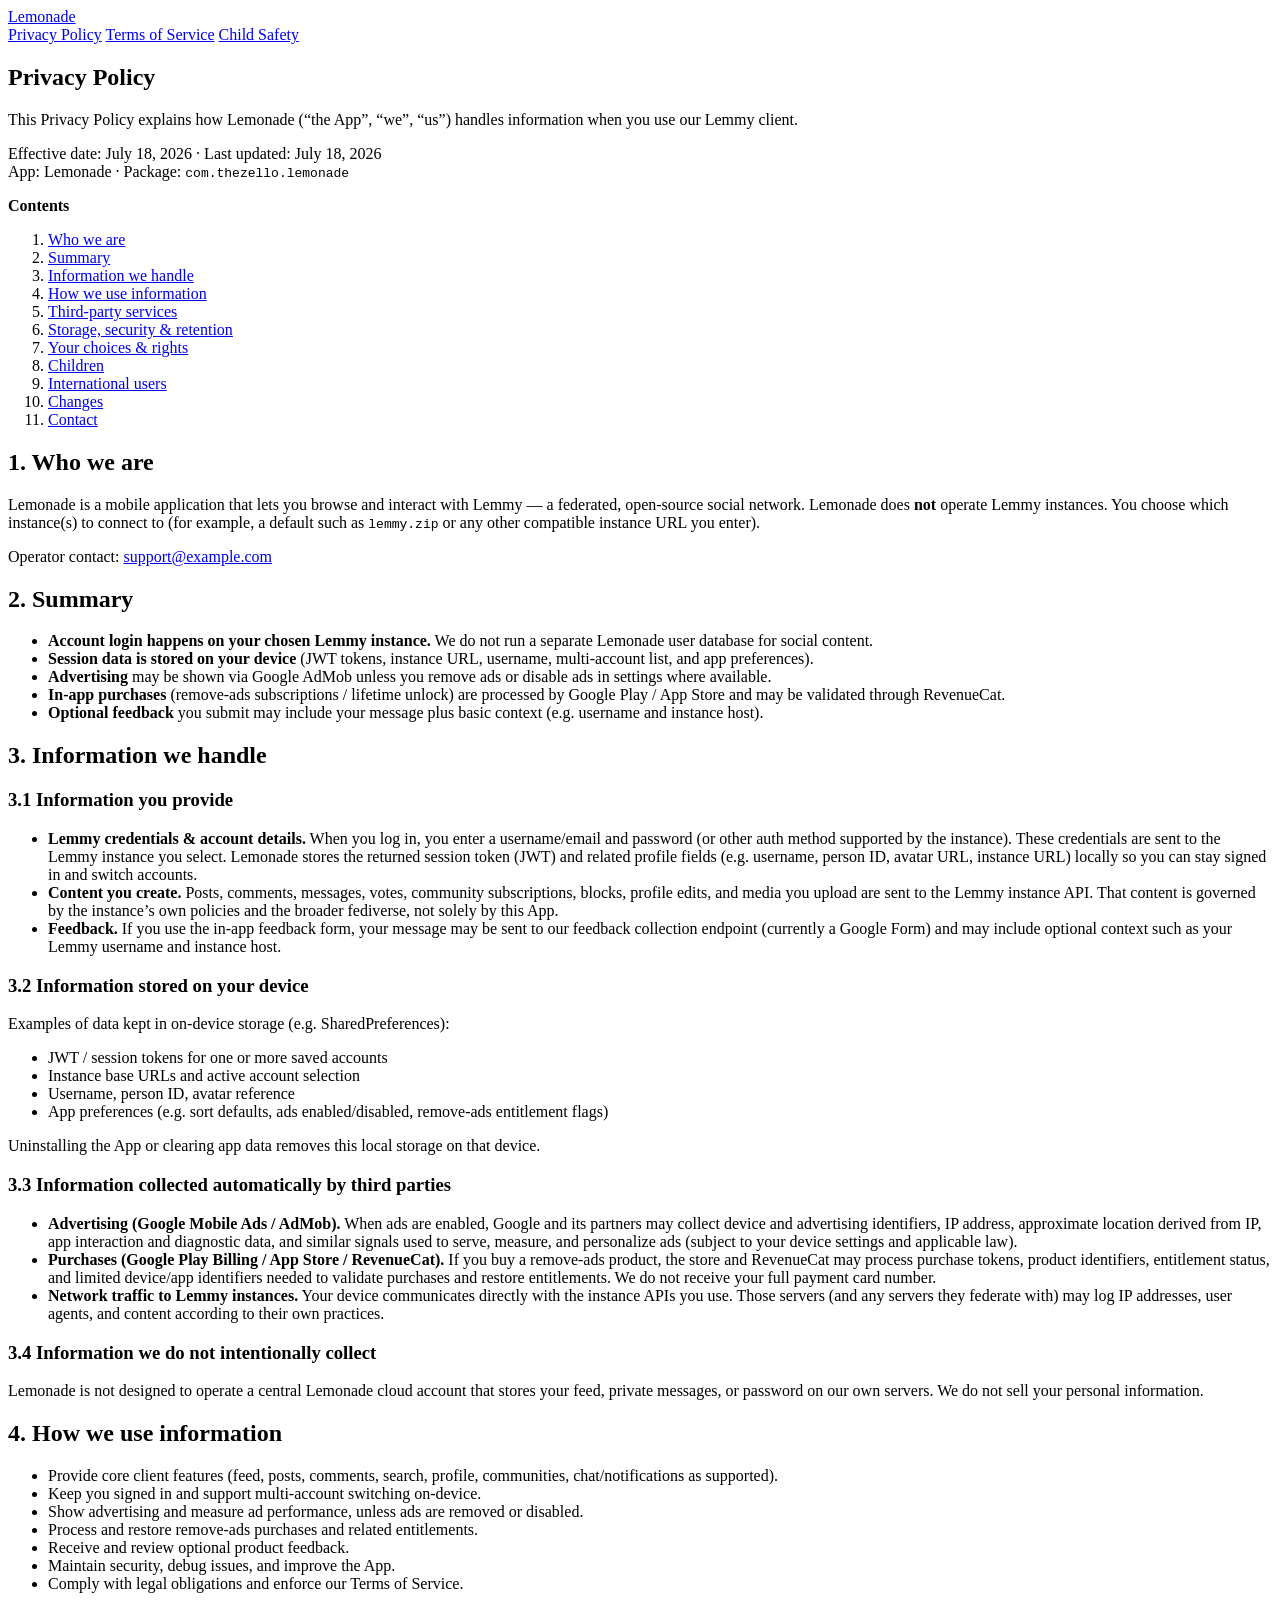
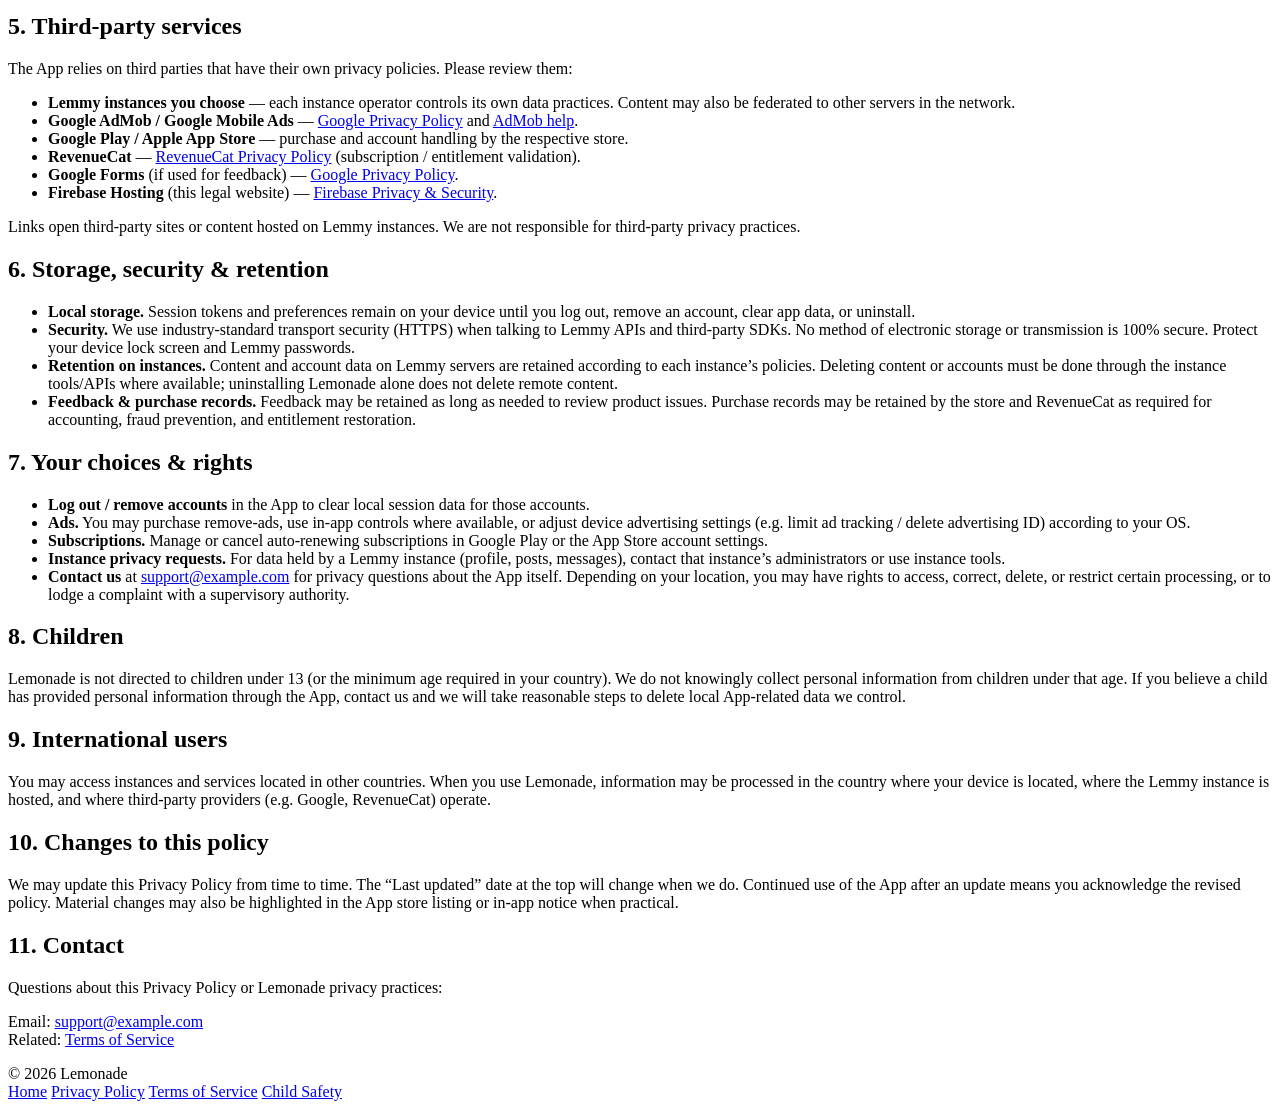
==== hosting/privacy.html @ 26971b5b "feat: initial release of Lemonade" ====
<!DOCTYPE html>
<html lang="en">
  <head>
    <meta charset="utf-8" />
    <meta name="viewport" content="width=device-width, initial-scale=1" />
    <title>Privacy Policy — Lemonade</title>
    <meta
      name="description"
      content="Privacy Policy for Lemonade (com.thezello.lemonade), a Lemmy client app."
    />
    <link rel="preconnect" href="https://fonts.googleapis.com" />
    <link rel="preconnect" href="https://fonts.gstatic.com" crossorigin />
    <link
      href="https://fonts.googleapis.com/css2?family=Noto+Sans:wght@400;500;600;700&display=swap"
      rel="stylesheet"
    />
    <link rel="stylesheet" href="/styles.css" />
  </head>
  <body>
    <header class="site-header">
      <div class="site-header-inner">
        <a class="brand" href="/">Lemonade</a>
        <nav class="nav" aria-label="Legal">
          <a href="/privacy" aria-current="page">Privacy Policy</a>
          <a href="/terms">Terms of Service</a>
          <a href="/child-safety">Child Safety</a>
        </nav>
      </div>
    </header>

    <main>
      <div class="wrap">
        <section class="card">
          <div class="card-header">
            <h1>Privacy Policy</h1>
            <p class="lead">
              This Privacy Policy explains how Lemonade (“the App”, “we”, “us”)
              handles information when you use our Lemmy client.
            </p>
            <p class="meta">
              Effective date: July 18, 2026 · Last updated: July 18, 2026<br />
              App: Lemonade · Package: <code>com.thezello.lemonade</code>
            </p>
          </div>
          <div class="card-body">
            <article class="prose">
          <div class="toc">
            <strong>Contents</strong>
            <ol>
              <li><a href="#who">Who we are</a></li>
              <li><a href="#summary">Summary</a></li>
              <li><a href="#collect">Information we handle</a></li>
              <li><a href="#use">How we use information</a></li>
              <li><a href="#third">Third-party services</a></li>
              <li><a href="#storage">Storage, security &amp; retention</a></li>
              <li><a href="#rights">Your choices &amp; rights</a></li>
              <li><a href="#children">Children</a></li>
              <li><a href="#international">International users</a></li>
              <li><a href="#changes">Changes</a></li>
              <li><a href="#contact">Contact</a></li>
            </ol>
          </div>

          <h2 id="who">1. Who we are</h2>
          <p>
            Lemonade is a mobile application that lets you browse and interact
            with Lemmy — a federated, open-source social network. Lemonade does
            <strong>not</strong> operate Lemmy instances. You choose which
            instance(s) to connect to (for example, a default such as
            <code>lemmy.zip</code> or any other compatible instance URL you
            enter).
          </p>
          <p>
            Operator contact:
            <a href="mailto:support@example.com">support@example.com</a>
          </p>

          <h2 id="summary">2. Summary</h2>
          <ul>
            <li>
              <strong>Account login happens on your chosen Lemmy instance.</strong>
              We do not run a separate Lemonade user database for social content.
            </li>
            <li>
              <strong>Session data is stored on your device</strong> (JWT tokens,
              instance URL, username, multi-account list, and app preferences).
            </li>
            <li>
              <strong>Advertising</strong> may be shown via Google AdMob unless
              you remove ads or disable ads in settings where available.
            </li>
            <li>
              <strong>In-app purchases</strong> (remove-ads subscriptions /
              lifetime unlock) are processed by Google Play / App Store and may
              be validated through RevenueCat.
            </li>
            <li>
              <strong>Optional feedback</strong> you submit may include your
              message plus basic context (e.g. username and instance host).
            </li>
          </ul>

          <h2 id="collect">3. Information we handle</h2>

          <h3>3.1 Information you provide</h3>
          <ul>
            <li>
              <strong>Lemmy credentials &amp; account details.</strong> When you
              log in, you enter a username/email and password (or other auth
              method supported by the instance). These credentials are sent to
              the Lemmy instance you select. Lemonade stores the returned session
              token (JWT) and related profile fields (e.g. username, person ID,
              avatar URL, instance URL) locally so you can stay signed in and
              switch accounts.
            </li>
            <li>
              <strong>Content you create.</strong> Posts, comments, messages,
              votes, community subscriptions, blocks, profile edits, and media
              you upload are sent to the Lemmy instance API. That content is
              governed by the instance’s own policies and the broader fediverse,
              not solely by this App.
            </li>
            <li>
              <strong>Feedback.</strong> If you use the in-app feedback form,
              your message may be sent to our feedback collection endpoint
              (currently a Google Form) and may include optional context such as
              your Lemmy username and instance host.
            </li>
          </ul>

          <h3>3.2 Information stored on your device</h3>
          <p>Examples of data kept in on-device storage (e.g. SharedPreferences):</p>
          <ul>
            <li>JWT / session tokens for one or more saved accounts</li>
            <li>Instance base URLs and active account selection</li>
            <li>Username, person ID, avatar reference</li>
            <li>
              App preferences (e.g. sort defaults, ads enabled/disabled,
              remove-ads entitlement flags)
            </li>
          </ul>
          <p>
            Uninstalling the App or clearing app data removes this local storage
            on that device.
          </p>

          <h3>3.3 Information collected automatically by third parties</h3>
          <ul>
            <li>
              <strong>Advertising (Google Mobile Ads / AdMob).</strong> When ads
              are enabled, Google and its partners may collect device and
              advertising identifiers, IP address, approximate location derived
              from IP, app interaction and diagnostic data, and similar signals
              used to serve, measure, and personalize ads (subject to your
              device settings and applicable law).
            </li>
            <li>
              <strong>Purchases (Google Play Billing / App Store / RevenueCat).</strong>
              If you buy a remove-ads product, the store and RevenueCat may
              process purchase tokens, product identifiers, entitlement status,
              and limited device/app identifiers needed to validate purchases
              and restore entitlements. We do not receive your full payment card
              number.
            </li>
            <li>
              <strong>Network traffic to Lemmy instances.</strong> Your device
              communicates directly with the instance APIs you use. Those
              servers (and any servers they federate with) may log IP addresses,
              user agents, and content according to their own practices.
            </li>
          </ul>

          <h3>3.4 Information we do not intentionally collect</h3>
          <p>
            Lemonade is not designed to operate a central Lemonade cloud account
            that stores your feed, private messages, or password on our own
            servers. We do not sell your personal information.
          </p>

          <h2 id="use">4. How we use information</h2>
          <ul>
            <li>Provide core client features (feed, posts, comments, search, profile, communities, chat/notifications as supported).</li>
            <li>Keep you signed in and support multi-account switching on-device.</li>
            <li>Show advertising and measure ad performance, unless ads are removed or disabled.</li>
            <li>Process and restore remove-ads purchases and related entitlements.</li>
            <li>Receive and review optional product feedback.</li>
            <li>Maintain security, debug issues, and improve the App.</li>
            <li>Comply with legal obligations and enforce our Terms of Service.</li>
          </ul>

          <h2 id="third">5. Third-party services</h2>
          <p>
            The App relies on third parties that have their own privacy
            policies. Please review them:
          </p>
          <ul>
            <li>
              <strong>Lemmy instances you choose</strong> — each instance
              operator controls its own data practices. Content may also be
              federated to other servers in the network.
            </li>
            <li>
              <strong>Google AdMob / Google Mobile Ads</strong> —
              <a
                href="https://policies.google.com/privacy"
                rel="noopener noreferrer"
                target="_blank"
                >Google Privacy Policy</a
              >
              and
              <a
                href="https://support.google.com/admob/answer/6128543"
                rel="noopener noreferrer"
                target="_blank"
                >AdMob help</a
              >.
            </li>
            <li>
              <strong>Google Play / Apple App Store</strong> — purchase and
              account handling by the respective store.
            </li>
            <li>
              <strong>RevenueCat</strong> —
              <a
                href="https://www.revenuecat.com/privacy"
                rel="noopener noreferrer"
                target="_blank"
                >RevenueCat Privacy Policy</a
              >
              (subscription / entitlement validation).
            </li>
            <li>
              <strong>Google Forms</strong> (if used for feedback) —
              <a
                href="https://policies.google.com/privacy"
                rel="noopener noreferrer"
                target="_blank"
                >Google Privacy Policy</a
              >.
            </li>
            <li>
              <strong>Firebase Hosting</strong> (this legal website) —
              <a
                href="https://firebase.google.com/support/privacy"
                rel="noopener noreferrer"
                target="_blank"
                >Firebase Privacy &amp; Security</a
              >.
            </li>
          </ul>
          <p>
            Links open third-party sites or content hosted on Lemmy instances.
            We are not responsible for third-party privacy practices.
          </p>

          <h2 id="storage">6. Storage, security &amp; retention</h2>
          <ul>
            <li>
              <strong>Local storage.</strong> Session tokens and preferences
              remain on your device until you log out, remove an account, clear
              app data, or uninstall.
            </li>
            <li>
              <strong>Security.</strong> We use industry-standard transport
              security (HTTPS) when talking to Lemmy APIs and third-party SDKs.
              No method of electronic storage or transmission is 100% secure.
              Protect your device lock screen and Lemmy passwords.
            </li>
            <li>
              <strong>Retention on instances.</strong> Content and account data
              on Lemmy servers are retained according to each instance’s
              policies. Deleting content or accounts must be done through the
              instance tools/APIs where available; uninstalling Lemonade alone
              does not delete remote content.
            </li>
            <li>
              <strong>Feedback &amp; purchase records.</strong> Feedback may be
              retained as long as needed to review product issues. Purchase
              records may be retained by the store and RevenueCat as required
              for accounting, fraud prevention, and entitlement restoration.
            </li>
          </ul>

          <h2 id="rights">7. Your choices &amp; rights</h2>
          <ul>
            <li>
              <strong>Log out / remove accounts</strong> in the App to clear
              local session data for those accounts.
            </li>
            <li>
              <strong>Ads.</strong> You may purchase remove-ads, use in-app
              controls where available, or adjust device advertising settings
              (e.g. limit ad tracking / delete advertising ID) according to your
              OS.
            </li>
            <li>
              <strong>Subscriptions.</strong> Manage or cancel auto-renewing
              subscriptions in Google Play or the App Store account settings.
            </li>
            <li>
              <strong>Instance privacy requests.</strong> For data held by a
              Lemmy instance (profile, posts, messages), contact that instance’s
              administrators or use instance tools.
            </li>
            <li>
              <strong>Contact us</strong> at
              <a href="mailto:support@example.com"
                >support@example.com</a
              >
              for privacy questions about the App itself. Depending on your
              location, you may have rights to access, correct, delete, or
              restrict certain processing, or to lodge a complaint with a
              supervisory authority.
            </li>
          </ul>

          <h2 id="children">8. Children</h2>
          <p>
            Lemonade is not directed to children under 13 (or the minimum age
            required in your country). We do not knowingly collect personal
            information from children under that age. If you believe a child has
            provided personal information through the App, contact us and we will
            take reasonable steps to delete local App-related data we control.
          </p>

          <h2 id="international">9. International users</h2>
          <p>
            You may access instances and services located in other countries.
            When you use Lemonade, information may be processed in the country
            where your device is located, where the Lemmy instance is hosted, and
            where third-party providers (e.g. Google, RevenueCat) operate.
          </p>

          <h2 id="changes">10. Changes to this policy</h2>
          <p>
            We may update this Privacy Policy from time to time. The “Last
            updated” date at the top will change when we do. Continued use of
            the App after an update means you acknowledge the revised policy.
            Material changes may also be highlighted in the App store listing or
            in-app notice when practical.
          </p>

          <h2 id="contact">11. Contact</h2>
          <p>
            Questions about this Privacy Policy or Lemonade privacy practices:
          </p>
          <p>
            Email:
            <a href="mailto:support@example.com"
              >support@example.com</a
            ><br />
            Related:
            <a href="/terms">Terms of Service</a>
          </p>
            </article>
          </div>
        </section>
      </div>
    </main>

    <footer class="site-footer">
      <div class="site-footer-inner">
        <span>© <span id="y"></span> Lemonade</span>
        <div class="footer-links">
          <a href="/">Home</a>
          <a href="/privacy">Privacy Policy</a>
          <a href="/terms">Terms of Service</a>
          <a href="/child-safety">Child Safety</a>
        </div>
      </div>
    </footer>
    <script>
      document.getElementById("y").textContent = new Date().getFullYear();
    </script>
  </body>
</html>
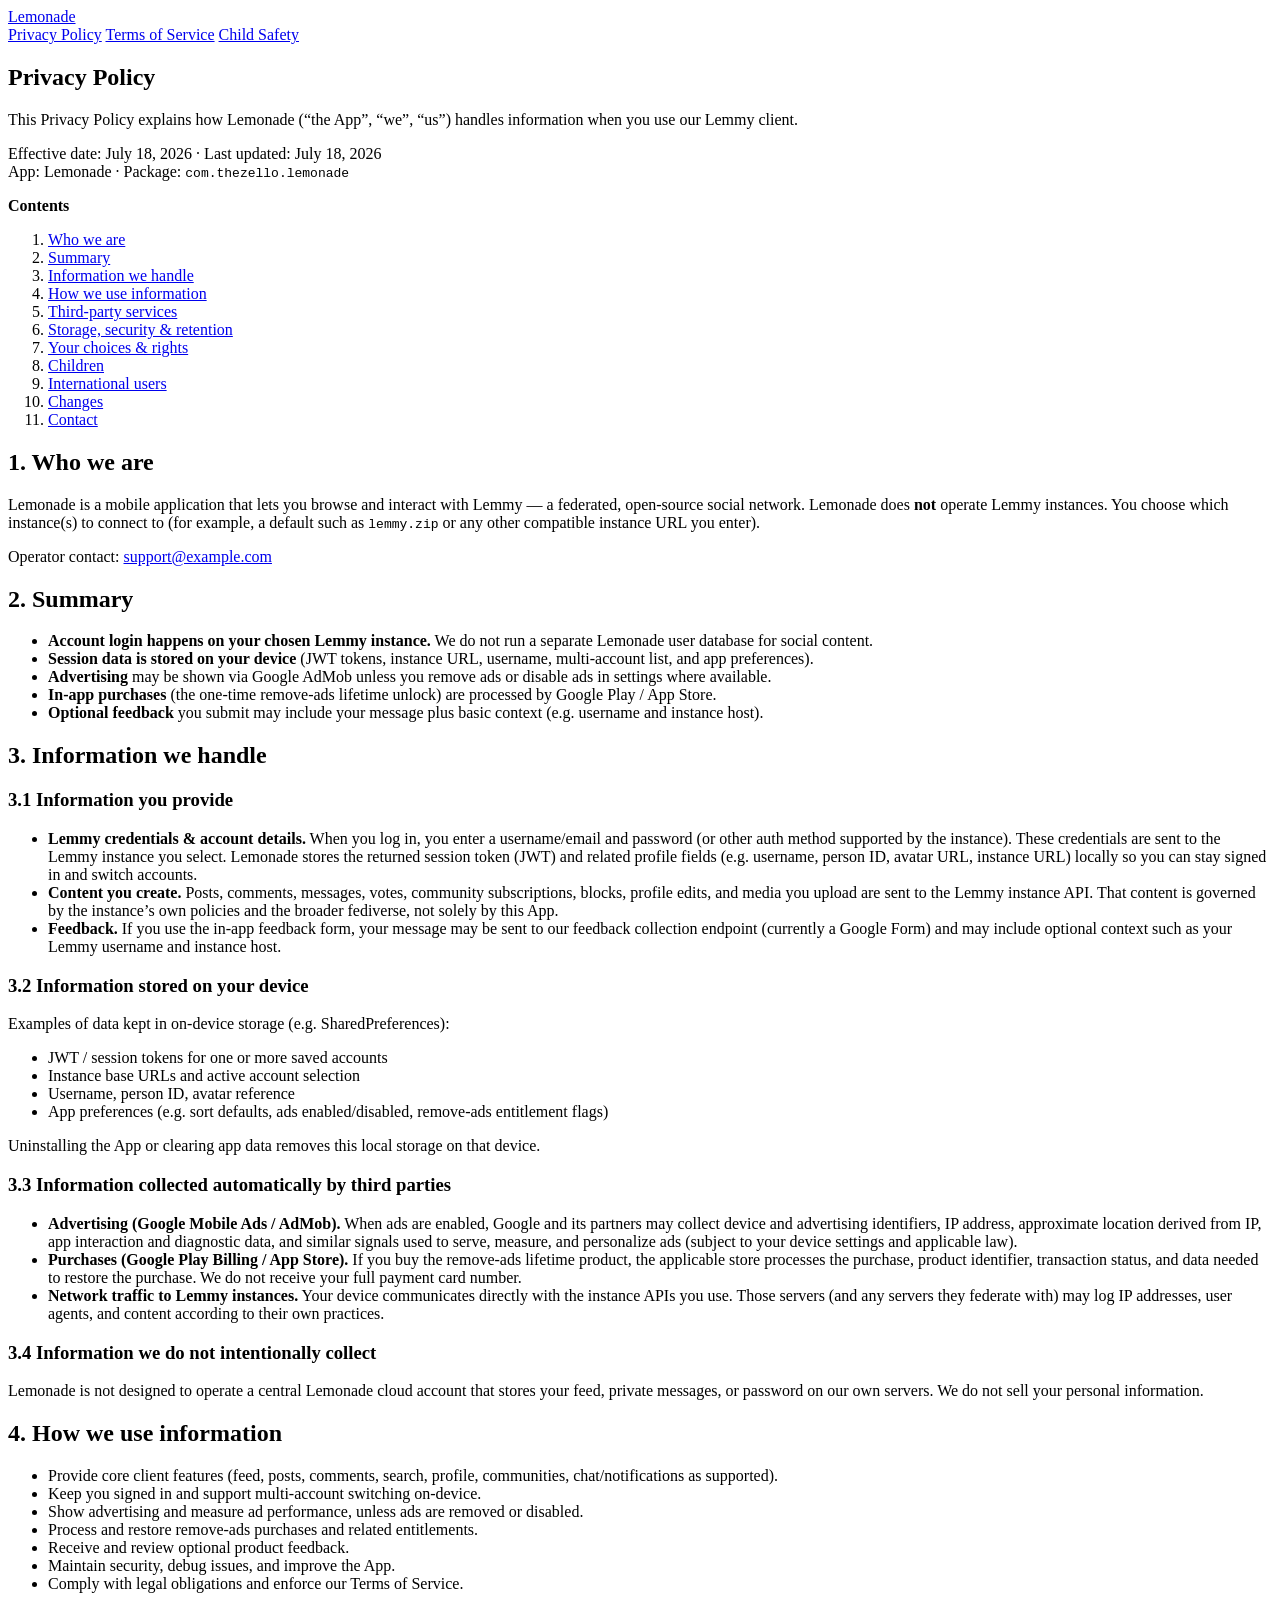
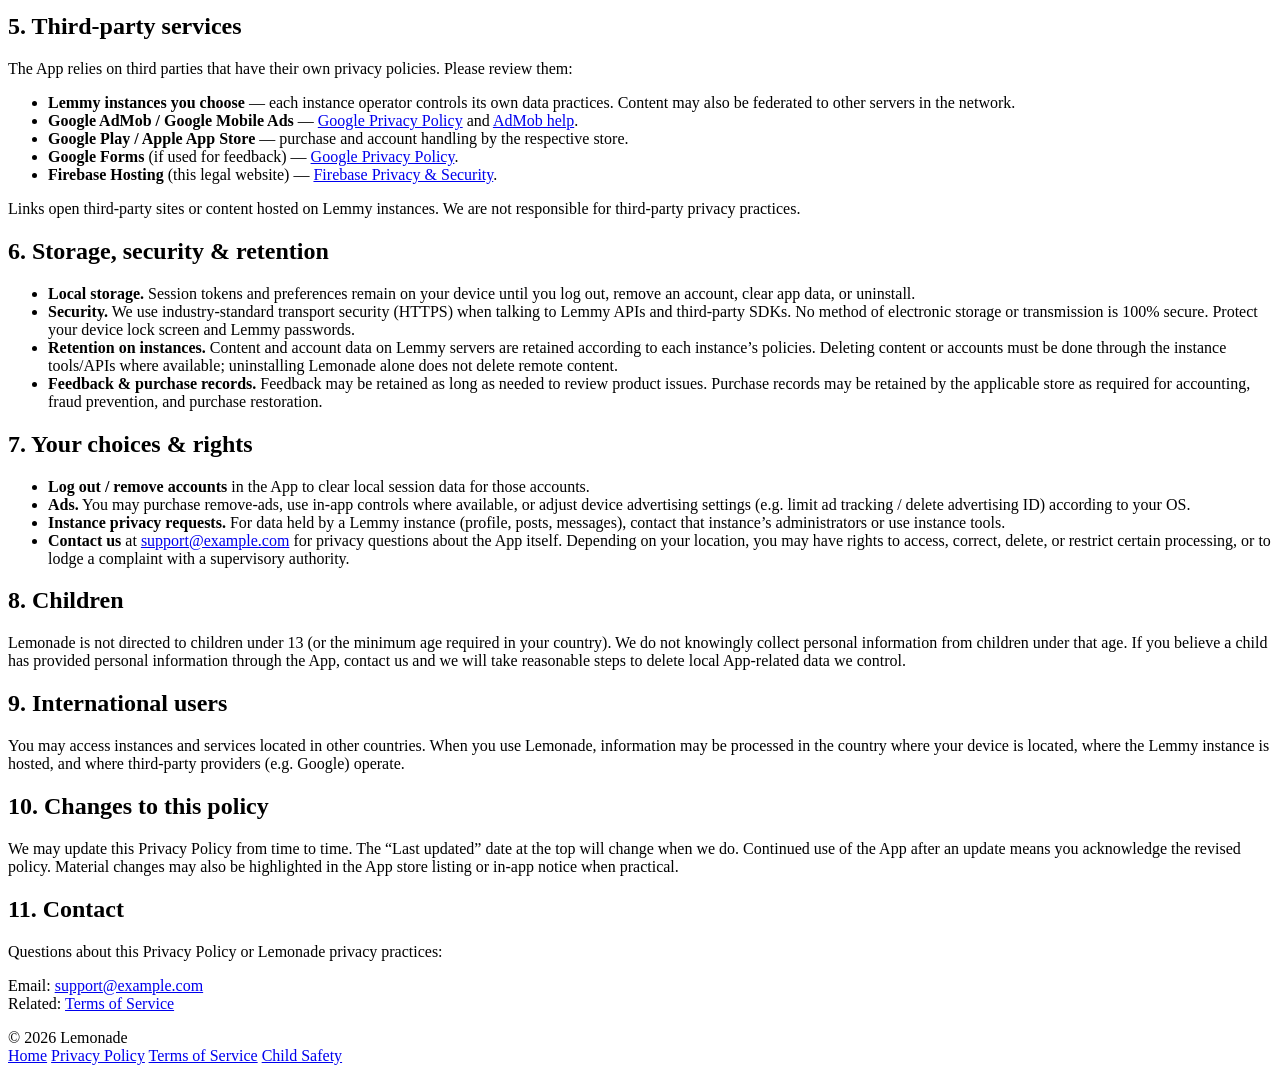
==== commit ce4bcdc1: "Replace RevenueCat subscriptions with lifetime IAP" ====
--- a/hosting/privacy.html
+++ b/hosting/privacy.html
@@ -90,9 +90,8 @@
               you remove ads or disable ads in settings where available.
             </li>
             <li>
-              <strong>In-app purchases</strong> (remove-ads subscriptions /
-              lifetime unlock) are processed by Google Play / App Store and may
-              be validated through RevenueCat.
+              <strong>In-app purchases</strong> (the one-time remove-ads lifetime
+              unlock) are processed by Google Play / App Store.
             </li>
             <li>
               <strong>Optional feedback</strong> you submit may include your
@@ -155,12 +154,11 @@
               device settings and applicable law).
             </li>
             <li>
-              <strong>Purchases (Google Play Billing / App Store / RevenueCat).</strong>
-              If you buy a remove-ads product, the store and RevenueCat may
-              process purchase tokens, product identifiers, entitlement status,
-              and limited device/app identifiers needed to validate purchases
-              and restore entitlements. We do not receive your full payment card
-              number.
+              <strong>Purchases (Google Play Billing / App Store).</strong>
+              If you buy the remove-ads lifetime product, the applicable store
+              processes the purchase, product identifier, transaction status,
+              and data needed to restore the purchase. We do not receive your
+              full payment card number.
             </li>
             <li>
               <strong>Network traffic to Lemmy instances.</strong> Your device
@@ -220,16 +218,6 @@
               account handling by the respective store.
             </li>
             <li>
-              <strong>RevenueCat</strong> —
-              <a
-                href="https://www.revenuecat.com/privacy"
-                rel="noopener noreferrer"
-                target="_blank"
-                >RevenueCat Privacy Policy</a
-              >
-              (subscription / entitlement validation).
-            </li>
-            <li>
               <strong>Google Forms</strong> (if used for feedback) —
               <a
                 href="https://policies.google.com/privacy"
@@ -276,8 +264,8 @@
             <li>
               <strong>Feedback &amp; purchase records.</strong> Feedback may be
               retained as long as needed to review product issues. Purchase
-              records may be retained by the store and RevenueCat as required
-              for accounting, fraud prevention, and entitlement restoration.
+              records may be retained by the applicable store as required for
+              accounting, fraud prevention, and purchase restoration.
             </li>
           </ul>
 
@@ -292,10 +280,6 @@
               controls where available, or adjust device advertising settings
               (e.g. limit ad tracking / delete advertising ID) according to your
               OS.
-            </li>
-            <li>
-              <strong>Subscriptions.</strong> Manage or cancel auto-renewing
-              subscriptions in Google Play or the App Store account settings.
             </li>
             <li>
               <strong>Instance privacy requests.</strong> For data held by a
@@ -328,7 +312,7 @@
             You may access instances and services located in other countries.
             When you use Lemonade, information may be processed in the country
             where your device is located, where the Lemmy instance is hosted, and
-            where third-party providers (e.g. Google, RevenueCat) operate.
+            where third-party providers (e.g. Google) operate.
           </p>
 
           <h2 id="changes">10. Changes to this policy</h2>
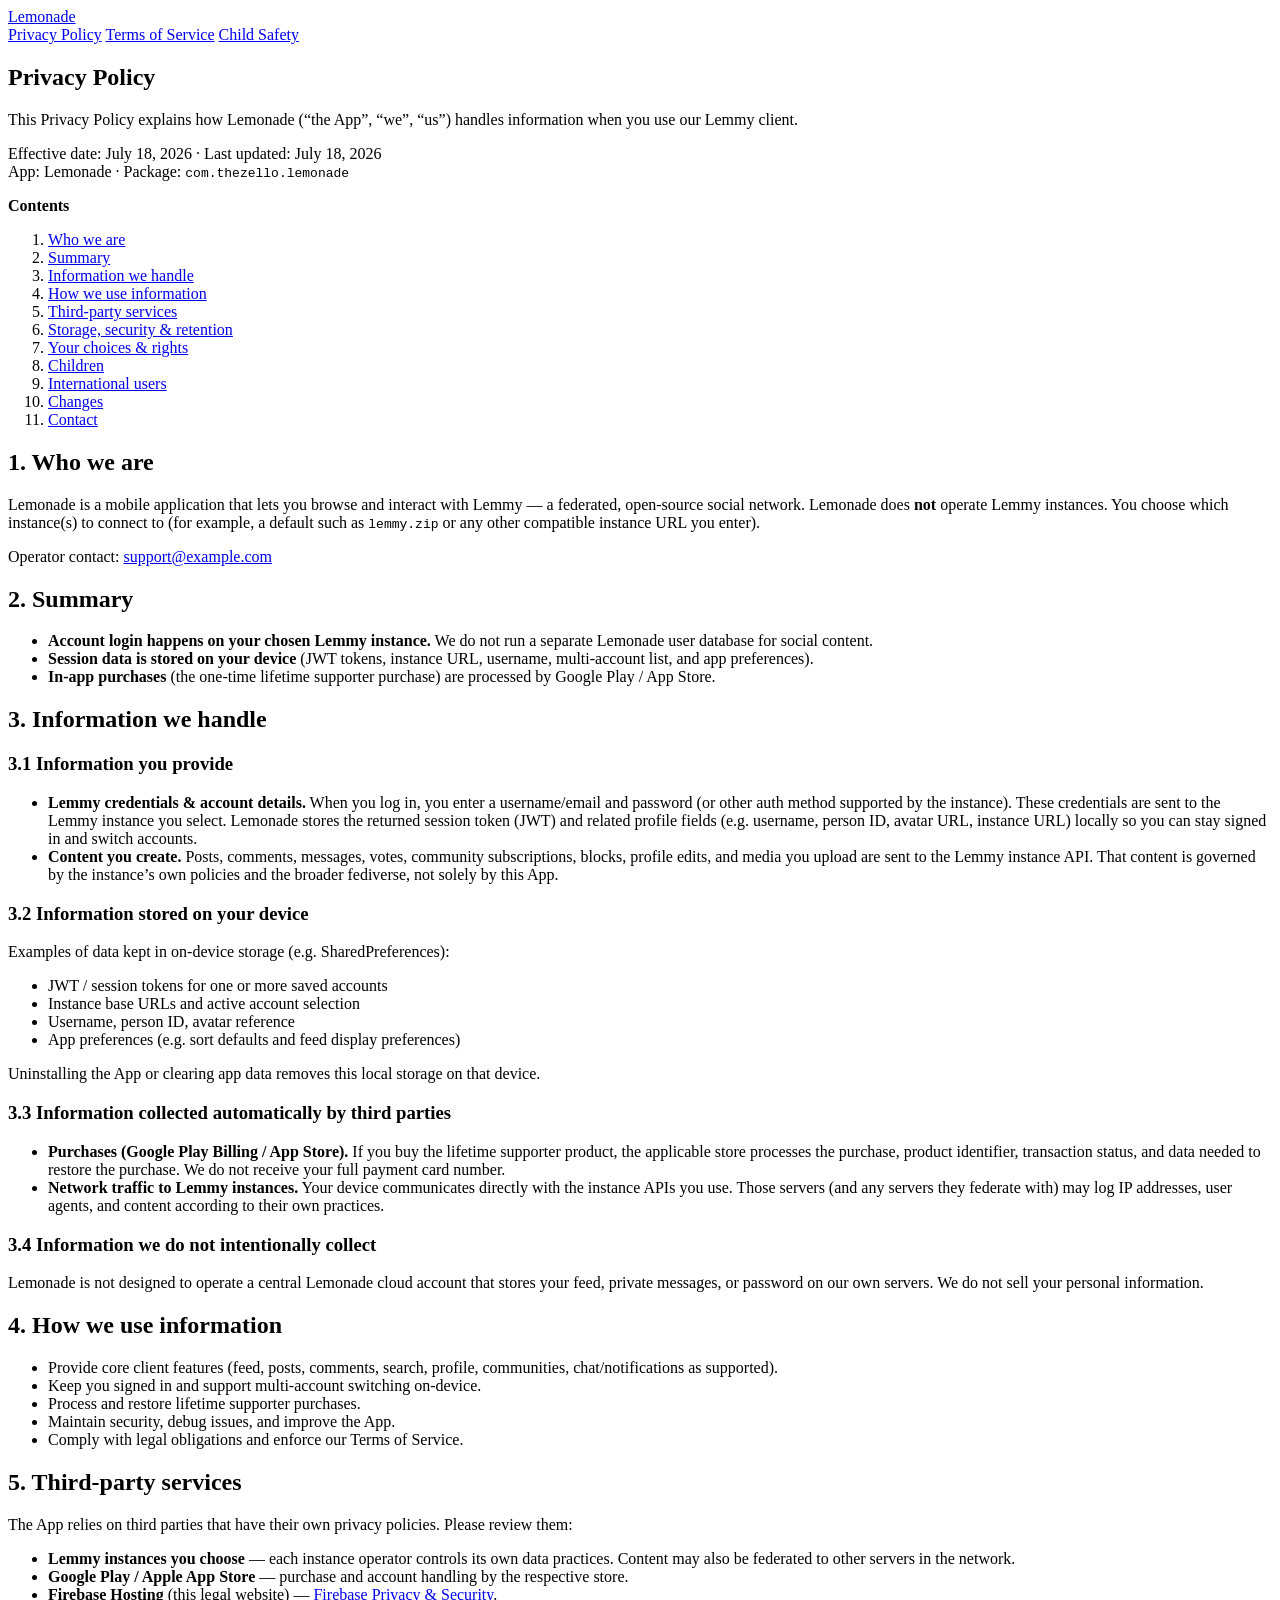
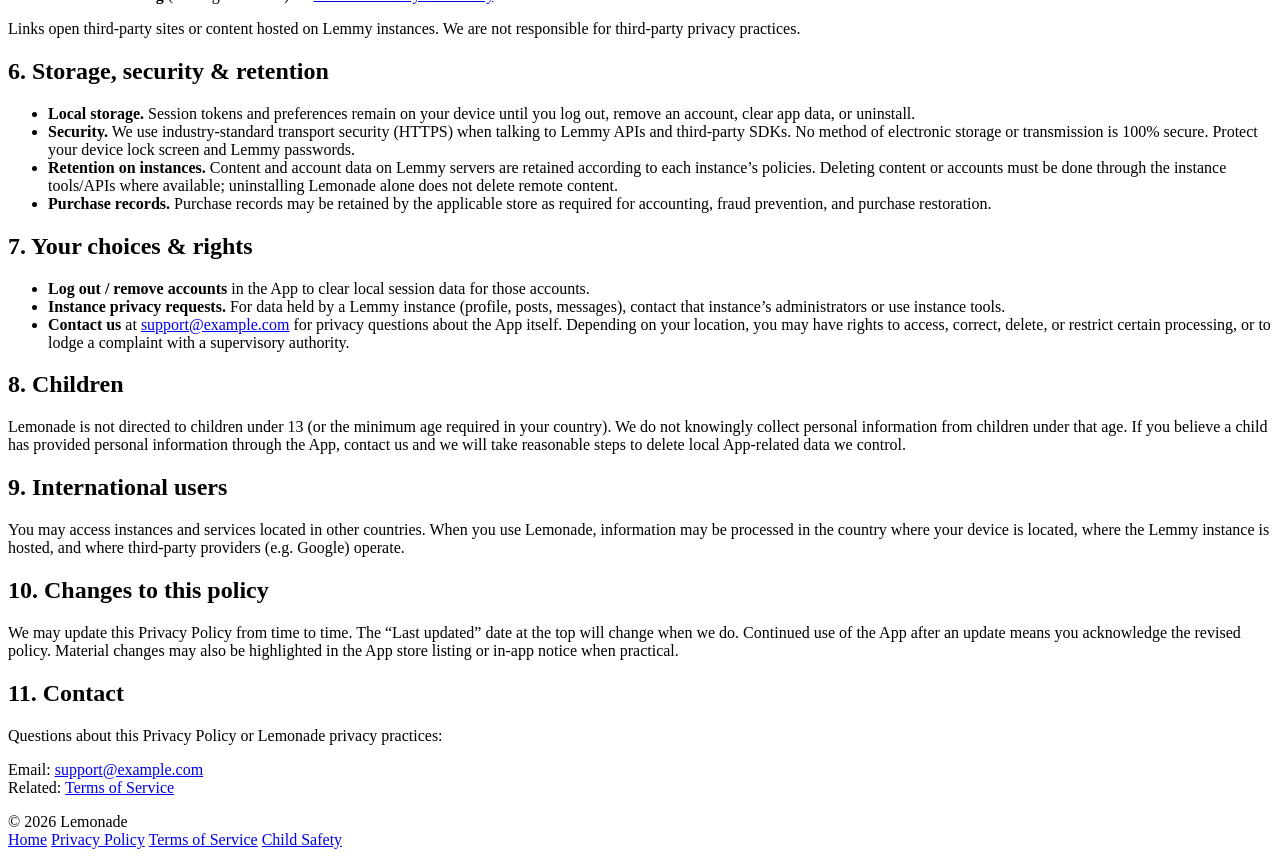
==== commit 1a5b3847: "feat: remove ads and feedback, add lifetime supporter badge" ====
--- a/hosting/privacy.html
+++ b/hosting/privacy.html
@@ -86,18 +86,10 @@
               instance URL, username, multi-account list, and app preferences).
             </li>
             <li>
-              <strong>Advertising</strong> may be shown via Google AdMob unless
-              you remove ads or disable ads in settings where available.
-            </li>
-            <li>
-              <strong>In-app purchases</strong> (the one-time remove-ads lifetime
-              unlock) are processed by Google Play / App Store.
-            </li>
-            <li>
-              <strong>Optional feedback</strong> you submit may include your
-              message plus basic context (e.g. username and instance host).
-            </li>
-          </ul>
+              <strong>In-app purchases</strong> (the one-time lifetime supporter
+              purchase) are processed by Google Play / App Store.
+            </li>
+</ul>
 
           <h2 id="collect">3. Information we handle</h2>
 
@@ -119,13 +111,7 @@
               governed by the instance’s own policies and the broader fediverse,
               not solely by this App.
             </li>
-            <li>
-              <strong>Feedback.</strong> If you use the in-app feedback form,
-              your message may be sent to our feedback collection endpoint
-              (currently a Google Form) and may include optional context such as
-              your Lemmy username and instance host.
-            </li>
-          </ul>
+</ul>
 
           <h3>3.2 Information stored on your device</h3>
           <p>Examples of data kept in on-device storage (e.g. SharedPreferences):</p>
@@ -134,8 +120,7 @@
             <li>Instance base URLs and active account selection</li>
             <li>Username, person ID, avatar reference</li>
             <li>
-              App preferences (e.g. sort defaults, ads enabled/disabled,
-              remove-ads entitlement flags)
+              App preferences (e.g. sort defaults and feed display preferences)
             </li>
           </ul>
           <p>
@@ -145,17 +130,9 @@
 
           <h3>3.3 Information collected automatically by third parties</h3>
           <ul>
-            <li>
-              <strong>Advertising (Google Mobile Ads / AdMob).</strong> When ads
-              are enabled, Google and its partners may collect device and
-              advertising identifiers, IP address, approximate location derived
-              from IP, app interaction and diagnostic data, and similar signals
-              used to serve, measure, and personalize ads (subject to your
-              device settings and applicable law).
-            </li>
-            <li>
+<li>
               <strong>Purchases (Google Play Billing / App Store).</strong>
-              If you buy the remove-ads lifetime product, the applicable store
+              If you buy the lifetime supporter product, the applicable store
               processes the purchase, product identifier, transaction status,
               and data needed to restore the purchase. We do not receive your
               full payment card number.
@@ -179,10 +156,8 @@
           <ul>
             <li>Provide core client features (feed, posts, comments, search, profile, communities, chat/notifications as supported).</li>
             <li>Keep you signed in and support multi-account switching on-device.</li>
-            <li>Show advertising and measure ad performance, unless ads are removed or disabled.</li>
-            <li>Process and restore remove-ads purchases and related entitlements.</li>
-            <li>Receive and review optional product feedback.</li>
-            <li>Maintain security, debug issues, and improve the App.</li>
+<li>Process and restore lifetime supporter purchases.</li>
+<li>Maintain security, debug issues, and improve the App.</li>
             <li>Comply with legal obligations and enforce our Terms of Service.</li>
           </ul>
 
@@ -197,36 +172,11 @@
               operator controls its own data practices. Content may also be
               federated to other servers in the network.
             </li>
-            <li>
-              <strong>Google AdMob / Google Mobile Ads</strong> —
-              <a
-                href="https://policies.google.com/privacy"
-                rel="noopener noreferrer"
-                target="_blank"
-                >Google Privacy Policy</a
-              >
-              and
-              <a
-                href="https://support.google.com/admob/answer/6128543"
-                rel="noopener noreferrer"
-                target="_blank"
-                >AdMob help</a
-              >.
-            </li>
-            <li>
+<li>
               <strong>Google Play / Apple App Store</strong> — purchase and
               account handling by the respective store.
             </li>
-            <li>
-              <strong>Google Forms</strong> (if used for feedback) —
-              <a
-                href="https://policies.google.com/privacy"
-                rel="noopener noreferrer"
-                target="_blank"
-                >Google Privacy Policy</a
-              >.
-            </li>
-            <li>
+<li>
               <strong>Firebase Hosting</strong> (this legal website) —
               <a
                 href="https://firebase.google.com/support/privacy"
@@ -262,10 +212,7 @@
               does not delete remote content.
             </li>
             <li>
-              <strong>Feedback &amp; purchase records.</strong> Feedback may be
-              retained as long as needed to review product issues. Purchase
-              records may be retained by the applicable store as required for
-              accounting, fraud prevention, and purchase restoration.
+<strong>Purchase records.</strong> Purchase records may be retained by the applicable store as required for accounting, fraud prevention, and purchase restoration.
             </li>
           </ul>
 
@@ -275,13 +222,7 @@
               <strong>Log out / remove accounts</strong> in the App to clear
               local session data for those accounts.
             </li>
-            <li>
-              <strong>Ads.</strong> You may purchase remove-ads, use in-app
-              controls where available, or adjust device advertising settings
-              (e.g. limit ad tracking / delete advertising ID) according to your
-              OS.
-            </li>
-            <li>
+<li>
               <strong>Instance privacy requests.</strong> For data held by a
               Lemmy instance (profile, posts, messages), contact that instance’s
               administrators or use instance tools.
